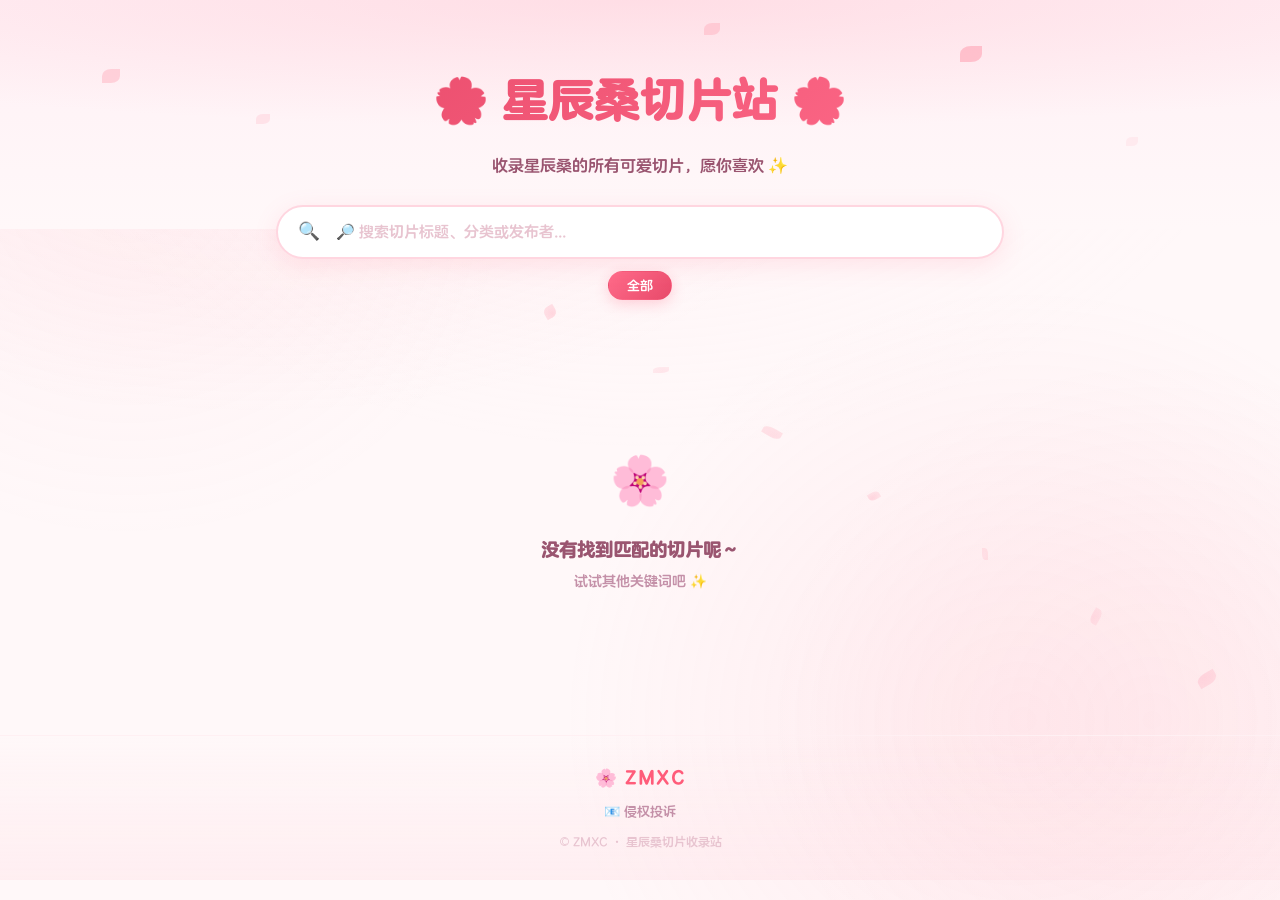
==== index.html @ e87f684b "remove admin entry link" ====
<!DOCTYPE html>
<html lang="zh-CN">
<head>
  <meta charset="UTF-8" />
  <meta name="viewport" content="width=device-width, initial-scale=1.0" />
  <title id="page-title">星辰桑切片站</title>
  <link rel="icon" type="image/svg+xml" id="favicon-link" />
  <link rel="preconnect" href="https://fonts.googleapis.com" />
  <link rel="preconnect" href="https://fonts.gstatic.com" crossorigin />
  <link href="https://fonts.googleapis.com/css2?family=Zen+Maru+Gothic:wght@300;400;500;700&family=Shippori+Mincho:wght@400;600;800&display=swap" rel="stylesheet" />
  <link rel="stylesheet" href="css/style.css" />
</head>
<body>
  <!-- 樱花粒子背景 -->
  <div class="sakura-container" id="sakura-container"></div>

  <!-- 飘落樱花 -->
  <div class="falling-petals" id="falling-petals"></div>

  <!-- 顶部横幅（可编辑） -->
  <div class="hero-banner" id="hero-banner">
    <div class="hero-inner">
      <h1 class="hero-title" id="hero-title">🌸 星辰桑切片站 🌸</h1>
      <p class="hero-desc" id="hero-desc">收录星辰桑的所有可爱切片，愿你喜欢 ✨</p>
    </div>
    <div class="hero-petals">
      <div class="petal p1"></div>
      <div class="petal p2"></div>
      <div class="petal p3"></div>
      <div class="petal p4"></div>
      <div class="petal p5"></div>
    </div>
  </div>

  <!-- 搜索栏 -->
  <div class="search-section">
    <div class="search-wrap">
      <span class="search-icon">🔍</span>
      <input type="text" id="search-input" class="search-input" placeholder="🔎 搜索切片标题、分类或发布者..." autocomplete="off" />
      <button class="search-clear" id="search-clear" style="display:none">✕</button>
    </div>
    <div class="filter-tabs" id="filter-tabs"></div>
    <div class="result-count" id="result-count"></div>
  </div>

  <!-- 问卷区域 -->
  <div id="modal-overlay" class="modal-overlay" style="display:none">
    <div class="modal-card">
      <button class="modal-close" id="modal-close">✕</button>
      <div class="modal-sakura">🌸</div>
      <h2 class="modal-title" id="modal-title">问卷调查</h2>
      <p class="modal-body" id="modal-body">请填写以下问卷</p>
      <a id="modal-link" href="#" target="_blank" class="btn-pink" rel="noopener noreferrer">前往填写 →</a>
    </div>
  </div>

  <!-- 外部链接提示 -->
  <div id="external-modal" class="modal-overlay" style="display:none">
    <div class="modal-card">
      <button class="modal-close" id="external-modal-close">✕</button>
      <div class="modal-sakura">⚠️</div>
      <h2 class="modal-title">即将跳转到站外</h2>
      <p class="modal-body">即将前往第三方视频平台，链接安全性由对方负责。<br>确认继续吗？</p>
      <div style="display:flex;gap:12px;justify-content:center;flex-wrap:wrap">
        <button class="btn-outline" id="external-cancel">取消</button>
        <a id="external-confirm" href="#" target="_blank" class="btn-pink" rel="noopener noreferrer">确认跳转 →</a>
      </div>
    </div>
  </div>

  <!-- 切片详情弹窗 -->
  <div id="detail-modal" class="modal-overlay" style="display:none">
    <div class="modal-card modal-wide">
      <button class="modal-close" id="detail-modal-close">✕</button>
      <div class="detail-cover" id="detail-cover"></div>
      <h2 class="modal-title" id="detail-title"></h2>
      <div class="detail-meta" id="detail-meta"></div>
      <p class="detail-note" id="detail-note"></p>
      <div id="detail-audio"></div>
      <div style="display:flex;gap:12px;justify-content:center;flex-wrap:wrap;margin-top:14px">
        <button class="btn-outline" id="detail-cancel">关闭</button>
        <button class="btn-pink" id="detail-watch">🎬 观看原视频 →</button>
      </div>
    </div>
  </div>

  <!-- 切片列表 -->
  <main class="main-container">
    <div class="slices-grid" id="slices-grid"></div>
    <div class="empty-state" id="empty-state" style="display:none">
      <div class="empty-icon">🌸</div>
      <p class="empty-text">没有找到匹配的切片呢～</p>
      <p class="empty-sub">试试其他关键词吧 ✨</p>
    </div>
    <div class="loading-state" id="loading-state">
      <div class="loading-ring"></div>
      <p>加载中...</p>
    </div>
  </main>

  <!-- 底部 -->
  <footer class="site-footer">
    <div class="footer-inner">
      <div class="footer-brand">🌸 ZMXC</div>
      <div class="footer-links">
        <a href="mailto:1578929129@qq.com" class="footer-link">📧 侵权投诉</a>
      </div>
      <div class="footer-copy">©️ ZMXC · 星辰桑切片收录站</div>
    </div>
  </footer>

  <script src="js/app.js"></script>
  <script>
    // 页面初始化
    document.addEventListener('DOMContentLoaded', () => initSite());
  </script>
</body>
</html>
---- css/style.css ----
/* ===================================================
   星辰桑切片站 · 样式表
   主题：樱花粉 · 日系可爱 · 精致现代
   =================================================== */

/* === 自定义字体 zt.ttf（根目录） === */
/* 将 zt.ttf 放入项目根目录即可全局生效；加载失败自动回退到日系字体 */
@font-face {
  font-family: 'ZTCustom';
  src: url('../zt.ttf') format('truetype');
  font-weight: normal;
  font-style: normal;
  font-display: swap;
}

/* === 变量 === */
:root {
  --pink-50:  #fff0f3;
  --pink-100: #ffe0e6;
  --pink-200: #ffb3c1;
  --pink-300: #ff8fa3;
  --pink-400: #ff6b8a;
  --pink-500: #ff5c7a;
  --pink-600: #e84a6a;
  --pink-700: #c8385a;
  --pink-800: #a82848;
  --pink-900: #8a1a38;
  --pink-glow: rgba(255, 92, 122, 0.25);

  --bg-main:  #fff8f9;
  --bg-card:  #ffffff;
  --bg-glass: rgba(255,255,255,0.72);
  --bg-modal: rgba(255,240,243,0.96);

  --text-main:   #5a2d3e;
  --text-sub:    #9a5570;
  --text-muted:  #c490a8;
  --text-light:  #e8c4d0;

  --border:       #ffd6e0;
  --border-light: #fff0f3;

  --radius-sm: 8px;
  --radius-md: 16px;
  --radius-lg: 24px;
  --radius-xl: 32px;

  --shadow-sm: 0 2px 8px rgba(255,107,138,0.10);
  --shadow-md: 0 6px 24px rgba(255,107,138,0.14);
  --shadow-lg: 0 16px 48px rgba(255,107,138,0.18);
  --shadow-xl: 0 32px 80px rgba(255,107,138,0.22);

  --font-main: 'ZTCustom', 'Zen Maru Gothic', 'Noto Sans SC', system-ui, sans-serif;
  --font-jp:   'ZTCustom', 'Shippori Mincho', 'Noto Serif JP', serif;

  --transition: all 0.3s cubic-bezier(0.34, 1.56, 0.64, 1);
  --transition-fast: all 0.2s ease;
}

/* === 重置 === */
*, *::before, *::after { box-sizing: border-box; margin: 0; padding: 0; }

html {
  scroll-behavior: smooth;
  -webkit-text-size-adjust: 100%;
}

body {
  font-family: var(--font-main);
  background: var(--bg-main);
  color: var(--text-main);
  min-height: 100vh;
  overflow-x: hidden;
  line-height: 1.7;
}

/* 滚动条 */
::-webkit-scrollbar { width: 6px; height: 6px; }
::-webkit-scrollbar-track { background: var(--pink-50); }
::-webkit-scrollbar-thumb { background: var(--pink-300); border-radius: 99px; }
::-webkit-scrollbar-thumb:hover { background: var(--pink-500); }

::selection { background: var(--pink-200); color: var(--pink-900); }

/* 链接 */
a { color: var(--pink-600); text-decoration: none; transition: var(--transition-fast); }
a:hover { color: var(--pink-700); }

/* 按钮 */
.btn-pink {
  display: inline-flex; align-items: center; gap: 6px;
  padding: 10px 24px; border-radius: var(--radius-md);
  background: linear-gradient(135deg, var(--pink-400), var(--pink-600));
  color: #fff; font-weight: 600; font-size: 0.9rem;
  border: none; cursor: pointer;
  box-shadow: 0 4px 16px var(--pink-glow);
  transition: var(--transition); text-decoration: none;
  font-family: var(--font-main);
}
.btn-pink:hover {
  transform: translateY(-2px);
  box-shadow: 0 8px 24px rgba(255,107,138,0.35);
  color: #fff;
}
.btn-pink:active { transform: translateY(0); }

.btn-outline {
  display: inline-flex; align-items: center; gap: 6px;
  padding: 10px 24px; border-radius: var(--radius-md);
  background: transparent;
  color: var(--pink-600); font-weight: 600; font-size: 0.9rem;
  border: 2px solid var(--border); cursor: pointer;
  transition: var(--transition); text-decoration: none;
  font-family: var(--font-main);
}
.btn-outline:hover {
  border-color: var(--pink-400);
  background: var(--pink-50);
  color: var(--pink-700);
}

.btn-sm {
  padding: 6px 14px; font-size: 0.8rem; border-radius: var(--radius-sm);
}

/* === 樱花粒子背景 === */
.sakura-container {
  position: fixed; inset: 0;
  pointer-events: none; z-index: 0;
  background:
    radial-gradient(ellipse 80% 60% at 20% 10%, rgba(255,179,193,0.15) 0%, transparent 60%),
    radial-gradient(ellipse 60% 80% at 80% 80%, rgba(255,143,163,0.12) 0%, transparent 60%),
    radial-gradient(ellipse 100% 100% at 50% 0%,  rgba(255,240,244,0.20) 0%, transparent 50%);
}

.falling-petals {
  position: fixed; inset: 0;
  pointer-events: none; z-index: 1;
  overflow: hidden;
}

@keyframes fall {
  0%   { transform: translateY(-10vh) rotate(0deg) translateX(0px);   opacity: 0; }
  10%  { opacity: 1; }
  90%  { opacity: 1; }
  100% { transform: translateY(110vh) rotate(540deg) translateX(120px); opacity: 0; }
}

@keyframes sway {
  0%, 100% { margin-left: 0; }
  50%       { margin-left: 80px; }
}

@keyframes sway2 {
  0%, 100% { margin-left: 0; }
  50%       { margin-left: -60px; }
}

@keyframes sway3 {
  0%, 100% { transform: translateX(0); }
  33%       { transform: translateX(40px); }
  66%       { transform: translateX(-30px); }
}

.petal {
  position: absolute; top: -30px;
  width: 14px; height: 10px;
  background: radial-gradient(ellipse at 40% 30%, #ffc8d4 0%, #ffb3c1 50%, #ff8fa3 100%);
  border-radius: 50% 0 50% 0;
  animation: fall linear infinite, sway3 ease-in-out infinite;
  opacity: 0.6;
  filter: blur(0.3px);
}

/* === 顶部横幅 === */
.hero-banner {
  position: relative;
  padding: 64px 24px 48px;
  text-align: center;
  overflow: hidden;
  background:
    radial-gradient(ellipse 120% 80% at 50% 0%, rgba(255,179,193,0.30) 0%, transparent 70%),
    linear-gradient(180deg, #fff0f5 0%, var(--bg-main) 100%);
}

.hero-inner {
  position: relative; z-index: 2;
  max-width: 720px; margin: 0 auto;
}

.hero-title {
  font-family: var(--font-jp);
  font-size: clamp(1.8rem, 5vw, 2.8rem);
  font-weight: 800;
  background: linear-gradient(135deg, var(--pink-600), var(--pink-400), #ff8fa3, var(--pink-600));
  background-size: 300% 300%;
  -webkit-background-clip: text;
  -webkit-text-fill-color: transparent;
  background-clip: text;
  animation: shimmer 4s ease-in-out infinite;
  margin-bottom: 12px;
  letter-spacing: 0.02em;
}

@keyframes shimmer {
  0%, 100% { background-position: 0% 50%; }
  50%       { background-position: 100% 50%; }
}

.hero-desc {
  font-size: 1rem;
  color: var(--text-sub);
  line-height: 1.8;
  max-width: 480px; margin: 0 auto;
}

.hero-petals { position: absolute; inset: 0; pointer-events: none; }
.petal { position: absolute; border-radius: 50% 0 50% 0; }
.p1 { width: 18px; height: 14px; background: #ffb3c1; left: 8%;  top: 30%; animation: fall 12s linear infinite 0s,  sway  3s ease-in-out infinite 0.5s; opacity: 0.5; }
.p2 { width: 14px; height: 10px; background: #ffc8d4; left: 20%; top: 50%; animation: fall 14s linear infinite 2s, sway2 4s ease-in-out infinite 1s; opacity: 0.4; }
.p3 { width: 22px; height: 16px; background: #ff8fa3; left: 75%; top: 20%; animation: fall 10s linear infinite 4s,  sway  3.5s ease-in-out infinite 0.2s; opacity: 0.45; }
.p4 { width: 12px; height: 9px;  background: #ffd6e0; left: 88%; top: 60%; animation: fall 16s linear infinite 1s, sway2 5s ease-in-out infinite 0.8s; opacity: 0.35; }
.p5 { width: 16px; height: 12px; background: #ffb3c1; left: 55%; top: 10%; animation: fall 11s linear infinite 3s,  sway  4s ease-in-out infinite 1.5s; opacity: 0.5; }

/* === 搜索区 === */
.search-section {
  position: relative; z-index: 2;
  max-width: 760px; margin: -24px auto 0;
  padding: 0 16px;
}

.search-wrap {
  position: relative;
  background: var(--bg-card);
  border-radius: var(--radius-xl);
  border: 2px solid var(--border);
  box-shadow: var(--shadow-md);
  display: flex; align-items: center;
  transition: var(--transition);
  overflow: hidden;
}
.search-wrap:focus-within {
  border-color: var(--pink-300);
  box-shadow: var(--shadow-lg), 0 0 0 4px var(--pink-glow);
  transform: translateY(-1px);
}

.search-icon {
  padding: 0 16px 0 20px;
  font-size: 1.1rem; flex-shrink: 0;
  color: var(--text-muted);
}

.search-input {
  flex: 1;
  padding: 16px 0;
  border: none; outline: none;
  background: transparent;
  font-family: var(--font-main);
  font-size: 0.95rem;
  color: var(--text-main);
}
.search-input::placeholder { color: var(--text-light); }

.search-clear {
  padding: 0 16px;
  background: none; border: none;
  cursor: pointer; font-size: 0.85rem;
  color: var(--text-muted);
  transition: var(--transition-fast);
  flex-shrink: 0;
}
.search-clear:hover { color: var(--pink-500); transform: scale(1.1); }

.filter-tabs {
  display: flex; gap: 8px; flex-wrap: wrap;
  margin-top: 12px;
  justify-content: center;
}

.filter-tab {
  padding: 6px 18px;
  border-radius: 99px;
  background: var(--bg-card);
  border: 1.5px solid var(--border);
  color: var(--text-sub);
  font-size: 0.82rem; font-weight: 500;
  cursor: pointer; transition: var(--transition);
  font-family: var(--font-main);
}
.filter-tab:hover {
  border-color: var(--pink-300);
  color: var(--pink-600);
  background: var(--pink-50);
  transform: translateY(-1px);
}
.filter-tab.active {
  background: linear-gradient(135deg, var(--pink-400), var(--pink-600));
  color: #fff; border-color: transparent;
  box-shadow: 0 4px 14px var(--pink-glow);
}

.result-count {
  text-align: center;
  margin-top: 10px;
  font-size: 0.8rem;
  color: var(--text-muted);
  min-height: 20px;
}

/* === 切片网格 === */
.main-container {
  position: relative; z-index: 2;
  max-width: 1120px; margin: 0 auto;
  padding: 32px 20px 60px;
}

.slices-grid {
  display: grid;
  grid-template-columns: repeat(auto-fill, minmax(300px, 1fr));
  gap: 20px;
}

/* === 切片卡片 === */
.slice-card {
  background: var(--bg-card);
  border-radius: var(--radius-lg);
  border: 1.5px solid var(--border-light);
  box-shadow: var(--shadow-sm);
  overflow: hidden;
  transition: var(--transition);
  animation: cardIn 0.4s ease-out both;
  cursor: default;
}
.slice-card:hover {
  transform: translateY(-6px);
  box-shadow: var(--shadow-lg);
  border-color: var(--pink-200);
}

@keyframes cardIn {
  from { opacity: 0; transform: translateY(20px) scale(0.97); }
  to   { opacity: 1; transform: translateY(0) scale(1); }
}

.slice-card-header {
  padding: 14px 18px 0;
  display: flex; align-items: center; justify-content: space-between;
  gap: 8px;
}

.slice-category {
  display: inline-flex; align-items: center; gap: 4px;
  padding: 3px 10px;
  border-radius: 99px;
  background: var(--pink-50);
  border: 1px solid var(--border);
  color: var(--pink-600);
  font-size: 0.72rem; font-weight: 600;
  letter-spacing: 0.04em;
}

.slice-date {
  font-size: 0.72rem;
  color: var(--text-muted);
}

.slice-card-body { padding: 10px 18px; }

.slice-title {
  font-family: var(--font-jp);
  font-size: 1rem; font-weight: 600;
  color: var(--text-main);
  line-height: 1.5;
  margin-bottom: 4px;
  cursor: pointer;
  transition: var(--transition-fast);
}
.slice-title:hover { color: var(--pink-600); }

.slice-author {
  font-size: 0.75rem;
  color: var(--text-muted);
  display: flex; align-items: center; gap: 4px;
}

/* 音频播放器 */
.slice-audio {
  margin-top: 10px;
  width: 100%;
  height: 40px;
  border-radius: 99px;
  border: none;
  outline: none;
  cursor: pointer;
  background: linear-gradient(135deg, var(--pink-50), #fff);
  border: 1.5px solid var(--border);
  transition: var(--transition);
}
.slice-audio::-webkit-media-controls-panel { background: transparent; }
.slice-audio:hover { border-color: var(--pink-300); box-shadow: var(--shadow-sm); }

.slice-no-audio {
  margin-top: 10px;
  font-size: 0.75rem;
  color: var(--text-light);
  font-style: italic;
  padding: 6px 0;
  border-top: 1px dashed var(--border-light);
  display: flex; align-items: center; gap: 4px;
}

.slice-card-footer {
  padding: 8px 18px 14px;
  display: flex; align-items: center; justify-content: flex-end;
}

.slice-watch-btn {
  display: inline-flex; align-items: center; gap: 5px;
  padding: 7px 16px;
  border-radius: var(--radius-md);
  background: linear-gradient(135deg, var(--pink-100), var(--pink-200));
  border: none; color: var(--pink-700);
  font-size: 0.78rem; font-weight: 600;
  cursor: pointer;
  transition: var(--transition);
  font-family: var(--font-main);
}
.slice-watch-btn:hover {
  background: linear-gradient(135deg, var(--pink-200), var(--pink-300));
  color: var(--pink-900);
  transform: translateY(-1px);
  box-shadow: 0 4px 12px var(--pink-glow);
}

/* === 空状态 === */
.empty-state {
  text-align: center; padding: 80px 20px;
  animation: fadeIn 0.4s ease;
}
@keyframes fadeIn { from { opacity: 0; } to { opacity: 1; } }
.empty-icon { font-size: 3rem; margin-bottom: 12px; animation: bounce 2s ease-in-out infinite; }
@keyframes bounce {
  0%, 100% { transform: translateY(0); }
  50%       { transform: translateY(-10px); }
}
.empty-text { font-size: 1.1rem; color: var(--text-sub); font-weight: 600; margin-bottom: 6px; }
.empty-sub { font-size: 0.85rem; color: var(--text-muted); }

/* === 加载 === */
.loading-state {
  text-align: center; padding: 60px 20px;
  display: flex; flex-direction: column; align-items: center; gap: 14px;
  color: var(--text-muted); font-size: 0.9rem;
}
.loading-ring {
  width: 36px; height: 36px;
  border: 3px solid var(--pink-100);
  border-top-color: var(--pink-400);
  border-radius: 50%;
  animation: spin 0.8s linear infinite;
}
@keyframes spin { to { transform: rotate(360deg); } }

/* === 弹窗 === */
.modal-overlay {
  position: fixed; inset: 0; z-index: 1000;
  background: rgba(90,45,62,0.45);
  backdrop-filter: blur(4px);
  display: flex; align-items: center; justify-content: center;
  padding: 20px;
  animation: fadeIn 0.25s ease;
}

.modal-card {
  background: var(--bg-modal);
  border-radius: var(--radius-xl);
  border: 2px solid var(--border);
  box-shadow: var(--shadow-xl);
  padding: 40px 36px 32px;
  max-width: 440px; width: 100%;
  text-align: center;
  position: relative;
  animation: modalIn 0.35s cubic-bezier(0.34, 1.56, 0.64, 1);
}
@keyframes modalIn {
  from { opacity: 0; transform: scale(0.85) translateY(20px); }
  to   { opacity: 1; transform: scale(1) translateY(0); }
}

.modal-close {
  position: absolute; top: 14px; right: 16px;
  background: none; border: none; cursor: pointer;
  font-size: 1rem; color: var(--text-muted);
  width: 30px; height: 30px;
  border-radius: 50%;
  display: flex; align-items: center; justify-content: center;
  transition: var(--transition-fast);
}
.modal-close:hover { background: var(--pink-100); color: var(--pink-600); }

.modal-sakura { font-size: 2.5rem; margin-bottom: 12px; }
.modal-title {
  font-family: var(--font-jp);
  font-size: 1.3rem; font-weight: 700;
  color: var(--text-main); margin-bottom: 12px;
}
.modal-body {
  font-size: 0.9rem; color: var(--text-sub);
  line-height: 1.8; margin-bottom: 20px;
}

/* 问卷浮动按钮 */
.questionnaire-fab {
  position: fixed; bottom: 24px; right: 24px; z-index: 900;
  width: 54px; height: 54px;
  border-radius: 50%;
  background: linear-gradient(135deg, var(--pink-400), var(--pink-600));
  color: #fff; border: none; cursor: pointer;
  font-size: 1.3rem;
  box-shadow: 0 4px 20px var(--pink-glow);
  transition: var(--transition);
  display: none;
  animation: pulse-glow 2.5s ease-in-out infinite;
}
.questionnaire-fab:hover { transform: scale(1.1); }
@keyframes pulse-glow {
  0%, 100% { box-shadow: 0 4px 20px var(--pink-glow); }
  50%       { box-shadow: 0 4px 32px rgba(255,107,138,0.5); }
}

/* === 底部 === */
.site-footer {
  position: relative; z-index: 2;
  background: linear-gradient(180deg, transparent, rgba(255,224,230,0.4));
  border-top: 1px solid var(--border-light);
  padding: 28px 20px;
}
.footer-inner {
  max-width: 1120px; margin: 0 auto;
  text-align: center;
  display: flex; flex-direction: column; align-items: center; gap: 8px;
}
.footer-brand {
  font-family: var(--font-jp);
  font-size: 1.1rem; font-weight: 700;
  color: var(--pink-500);
  letter-spacing: 0.1em;
}
.footer-links { display: flex; gap: 20px; }
.footer-link {
  font-size: 0.82rem; color: var(--text-muted);
  transition: var(--transition-fast);
}
.footer-link:hover { color: var(--pink-500); }
.footer-copy { font-size: 0.75rem; color: var(--text-light); }

/* === 响应式 === */
@media (max-width: 640px) {
  .hero-banner { padding: 48px 16px 36px; }
  .slices-grid { grid-template-columns: 1fr; gap: 14px; }
  .modal-card { padding: 28px 20px 24px; }
  .search-section { margin-top: -16px; }
}

/* === 淡入动画 === */
.fade-in { animation: fadeIn 0.3s ease; }

/* === 背景渐变效果 === */
body::before {
  content: '';
  position: fixed; inset: 0; z-index: 0;
  background:
    radial-gradient(ellipse 30% 40% at 10% 20%, rgba(255,179,193,0.08) 0%, transparent 100%),
    radial-gradient(ellipse 30% 40% at 90% 80%, rgba(255,143,163,0.08) 0%, transparent 100%);
  pointer-events: none;
}

/* === 切片封面 === */
.slice-cover {
  width: 100%;
  height: 150px;
  background: linear-gradient(135deg, #ffd9e3, #ffe9ef);
  background-size: cover;
  background-position: center;
  background-repeat: no-repeat;
}
.slice-card .slice-cover { border-radius: var(--radius-lg) var(--radius-lg) 0 0; }

/* === 切片详情弹窗 === */
.modal-wide { max-width: 560px; }
.detail-cover {
  width: 100%;
  height: 190px;
  border-radius: var(--radius-md);
  background: linear-gradient(135deg, #ffd9e3, #ffe9ef);
  background-size: cover;
  background-position: center;
  background-repeat: no-repeat;
  margin-bottom: 14px;
}
.detail-meta {
  display: flex; gap: 8px; flex-wrap: wrap; justify-content: center;
  margin: 8px 0;
}
.detail-tag {
  background: var(--pink-50);
  border: 1px solid var(--border);
  color: var(--text-sub);
  padding: 3px 12px;
  border-radius: 999px;
  font-size: 0.76rem;
}
.detail-note {
  color: var(--text-sub);
  font-size: 0.9rem;
  line-height: 1.8;
  margin: 10px 0;
  white-space: pre-wrap;
  text-align: left;
  background: var(--pink-50);
  border: 1px dashed var(--border);
  border-radius: var(--radius-sm);
  padding: 10px 14px;
}
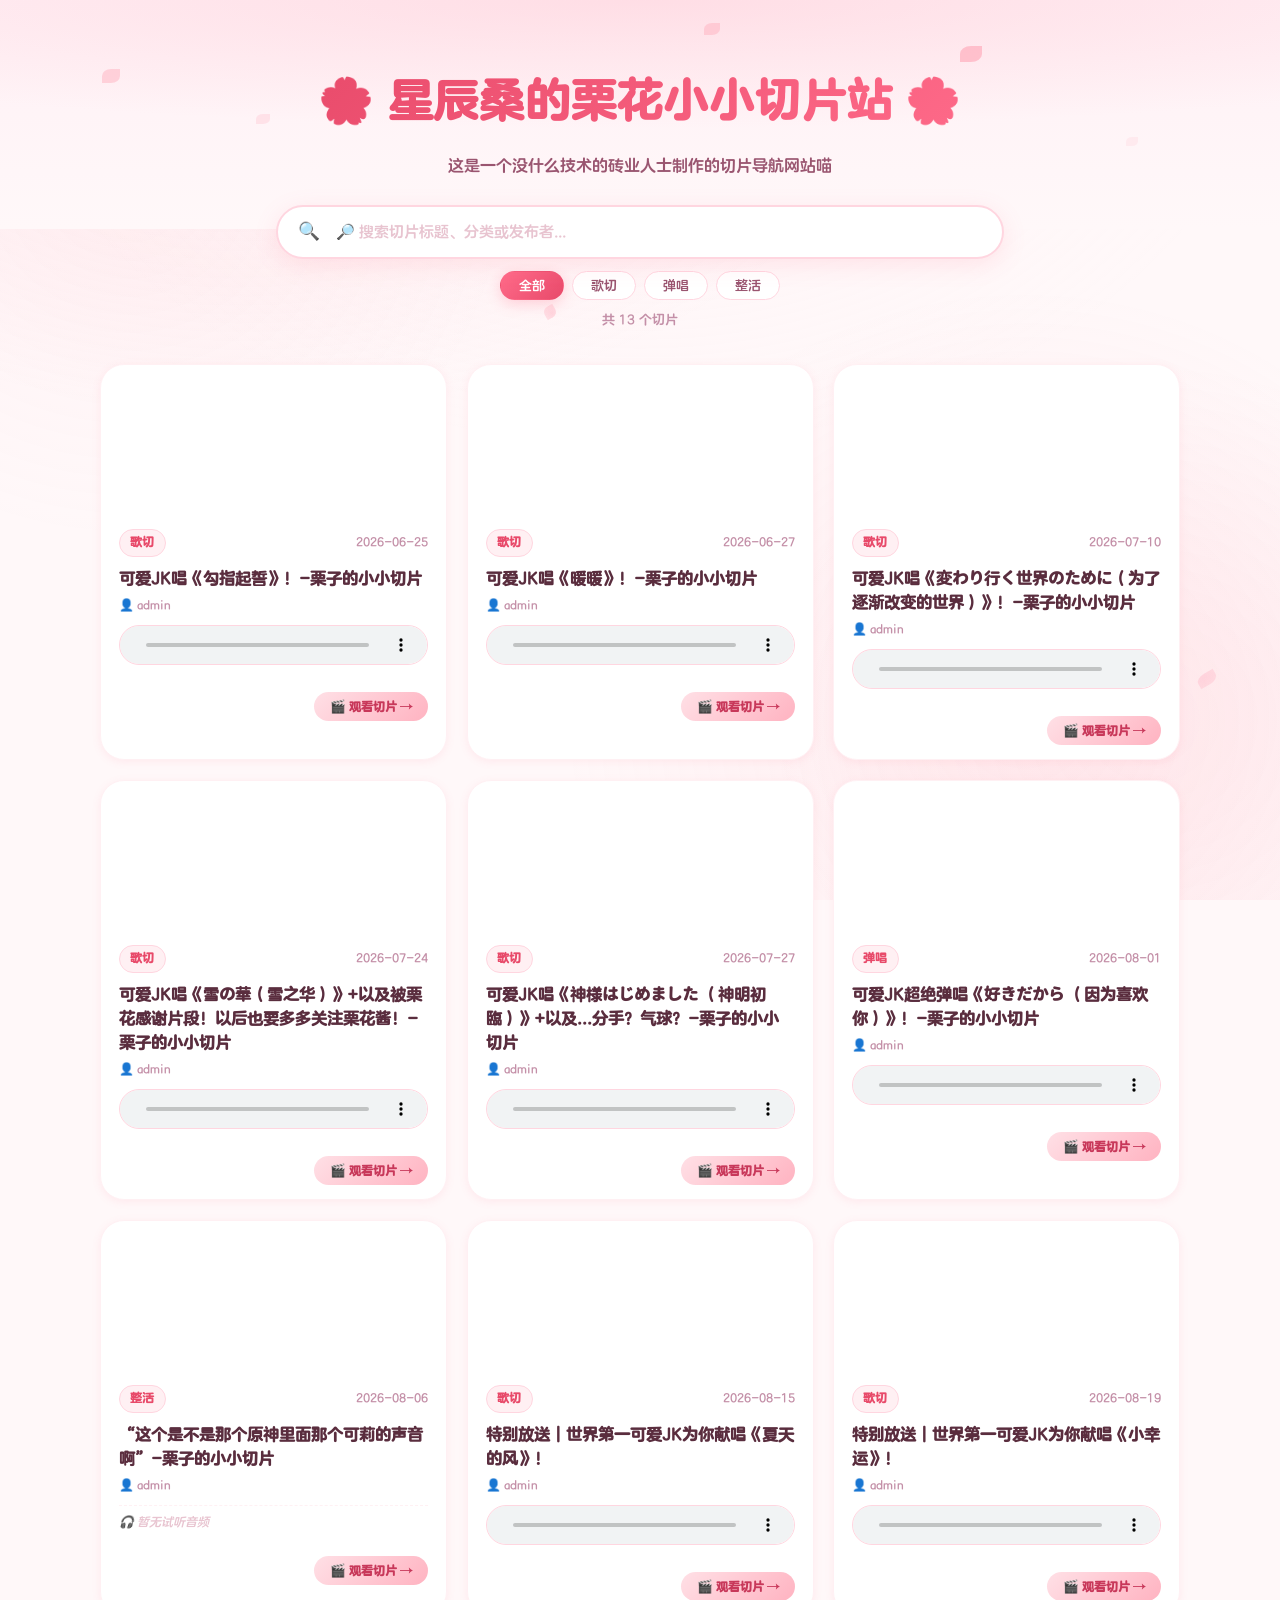
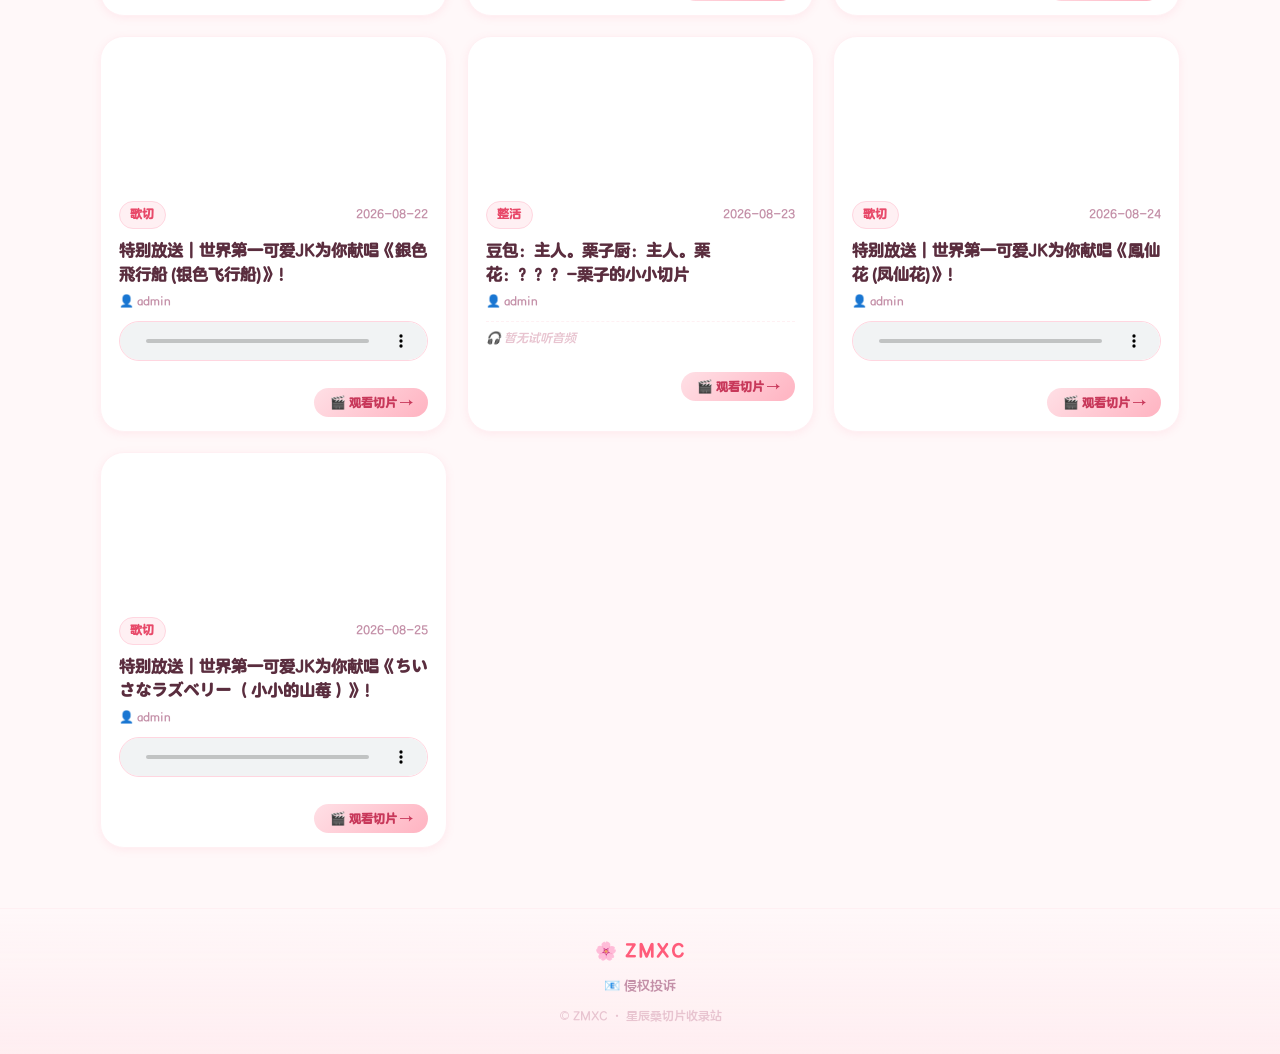
==== commit 7595afce: "chore: 用户端翻页+检索 / 后台表格翻页+全局检索+文件管理 / zt.ttf 运行时加载修复" ====
--- a/index.html
+++ b/index.html
@@ -96,6 +96,7 @@
       <div class="loading-ring"></div>
       <p>加载中...</p>
     </div>
+    <div class="pagination" id="pagination"></div>
   </main>
 
   <!-- 底部 -->
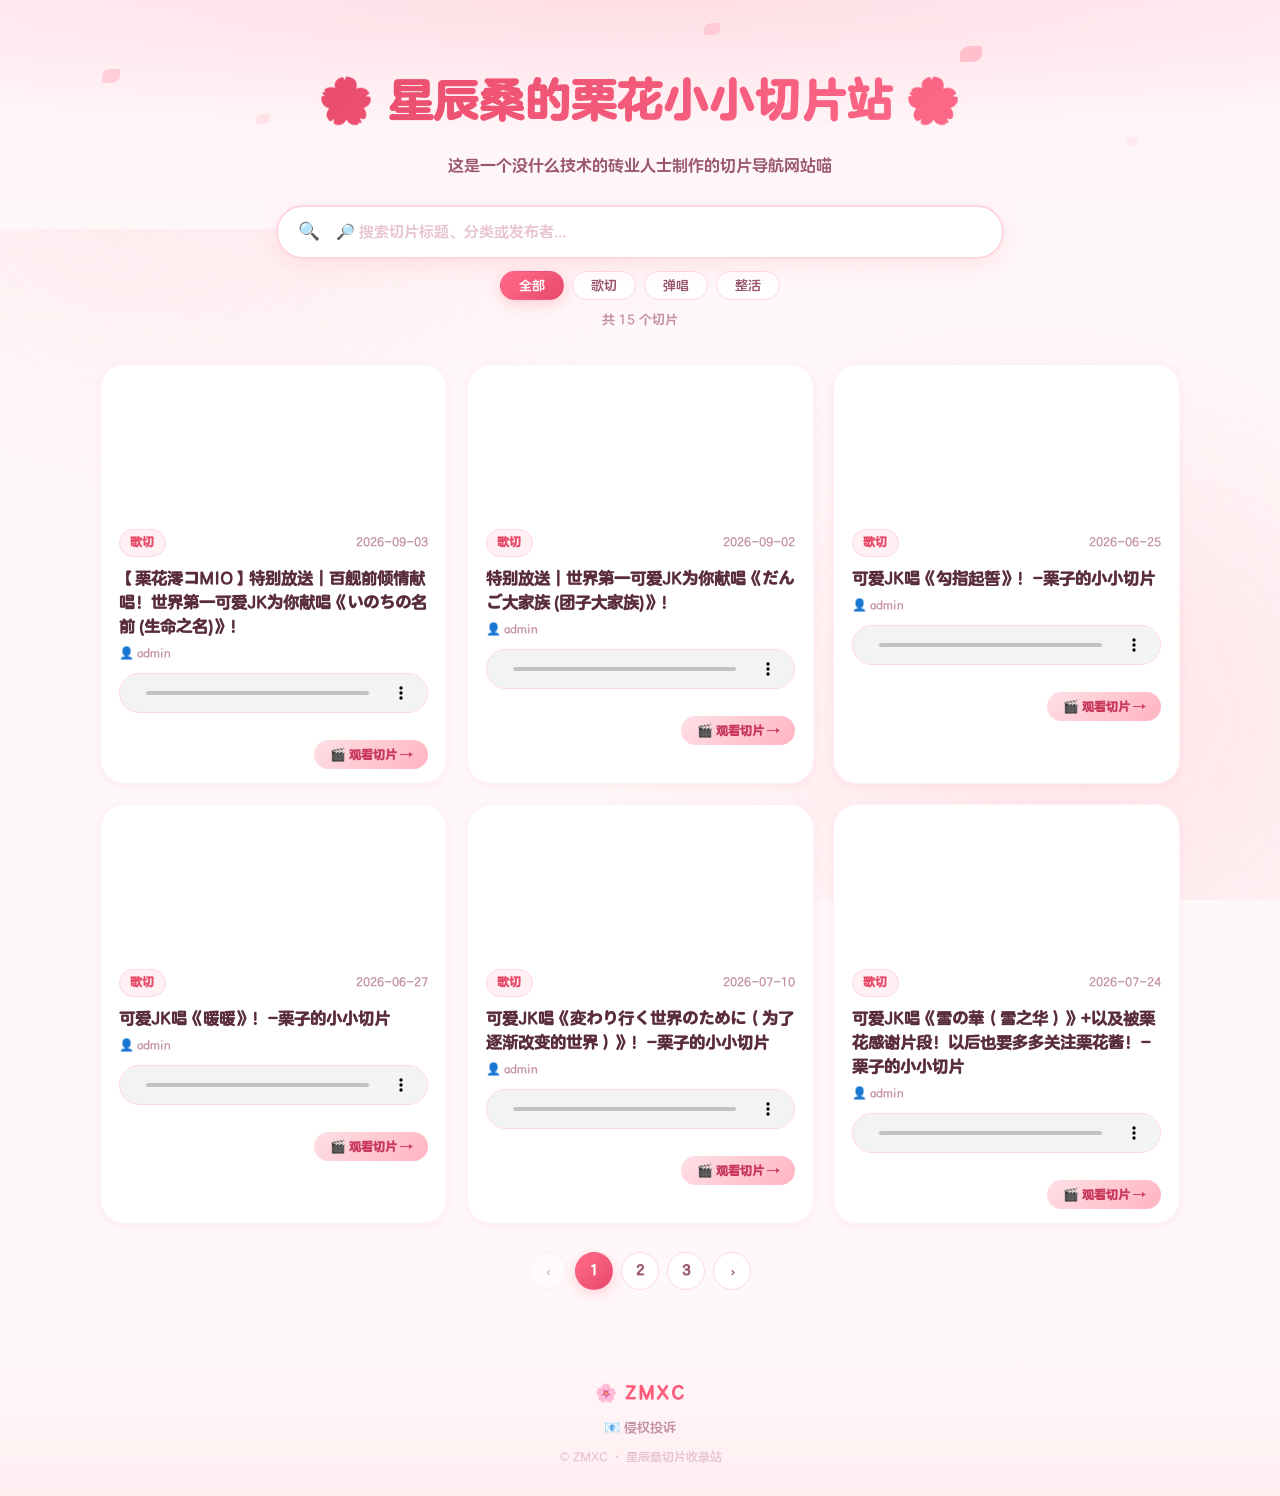
==== commit 78d690fd: "feat: 樱花盛开密度 + 详情弹窗自适应滚动进度条 + NowLoading 加载提示(PC PNG/文本, 手机Win11旋转)" ====
--- a/index.html
+++ b/index.html
@@ -68,21 +68,34 @@
     </div>
   </div>
 
-  <!-- 切片详情弹窗 -->
+  <!-- 切片详情弹窗（自适应大小，超高时内部滚动 + 顶部进度条） -->
   <div id="detail-modal" class="modal-overlay" style="display:none">
-    <div class="modal-card modal-wide">
+    <div class="modal-card modal-wide detail-card">
+      <div class="modal-progress" id="detail-progress"><i id="detail-progress-bar"></i></div>
       <button class="modal-close" id="detail-modal-close">✕</button>
-      <div class="detail-cover" id="detail-cover"></div>
-      <h2 class="modal-title" id="detail-title"></h2>
-      <div class="detail-meta" id="detail-meta"></div>
-      <p class="detail-note" id="detail-note"></p>
-      <div id="detail-audio"></div>
-      <div style="display:flex;gap:12px;justify-content:center;flex-wrap:wrap;margin-top:14px">
-        <button class="btn-outline" id="detail-cancel">关闭</button>
-        <button class="btn-pink" id="detail-watch">🎬 观看原视频 →</button>
+      <div class="modal-scroll" id="detail-scroll">
+        <!-- 加载提示（手机版：弹窗中央 Windows 11 风格旋转动画 + 正在加载文本，1-3s 后显示内容） -->
+        <div class="detail-loading" id="detail-loading">
+          <div class="win-spinner" aria-hidden="true"></div>
+          <p class="detail-loading-text">正在加载…</p>
+        </div>
+        <div id="detail-content">
+          <div class="detail-cover" id="detail-cover"></div>
+          <h2 class="modal-title" id="detail-title"></h2>
+          <div class="detail-meta" id="detail-meta"></div>
+          <p class="detail-note" id="detail-note"></p>
+          <div id="detail-audio"></div>
+          <div style="display:flex;gap:12px;justify-content:center;flex-wrap:wrap;margin-top:14px">
+            <button class="btn-outline" id="detail-cancel">关闭</button>
+            <button class="btn-pink" id="detail-watch">🎬 观看原视频 →</button>
+          </div>
+        </div>
       </div>
     </div>
   </div>
+
+  <!-- NowLoading：PC 右下角详情加载提示（默认同网页字体文本，或服务端指定 PNG，闪动效果写死；手机版固定中央旋转动画，不用此元素） -->
+  <div id="now-loading" class="now-loading" role="status" aria-live="polite"></div>
 
   <!-- 切片列表 -->
   <main class="main-container">
--- a/css/style.css
+++ b/css/style.css
@@ -472,6 +472,9 @@
   animation: fadeIn 0.25s ease;
 }
 
+/* 站外跳转确认弹窗需置顶（从详情弹窗内触发时不被详情弹窗遮盖） */
+#external-modal { z-index: 1100; }
+
 .modal-card {
   background: var(--bg-modal);
   border-radius: var(--radius-xl);
@@ -623,3 +626,23 @@
   border-radius: var(--radius-sm);
   padding: 10px 14px;
 }
+
+/* === 翻页 === */
+.pagination {
+  display: flex; align-items: center; justify-content: center; gap: 8px;
+  margin-top: 28px; flex-wrap: wrap;
+}
+.page-btn {
+  min-width: 38px; height: 38px; padding: 0 12px;
+  border-radius: 99px; border: 1.5px solid var(--border);
+  background: var(--bg-card); color: var(--text-sub);
+  font-size: 0.85rem; font-weight: 600; cursor: pointer;
+  font-family: var(--font-main); transition: var(--transition);
+}
+.page-btn:hover:not(:disabled) { border-color: var(--pink-300); color: var(--pink-600); background: var(--pink-50); }
+.page-btn.active {
+  background: linear-gradient(135deg, var(--pink-400), var(--pink-600));
+  color: #fff; border-color: transparent; box-shadow: 0 4px 14px var(--pink-glow);
+}
+.page-btn:disabled { opacity: 0.4; cursor: not-allowed; }
+.page-ellipsis { color: var(--text-muted); padding: 0 2px; }
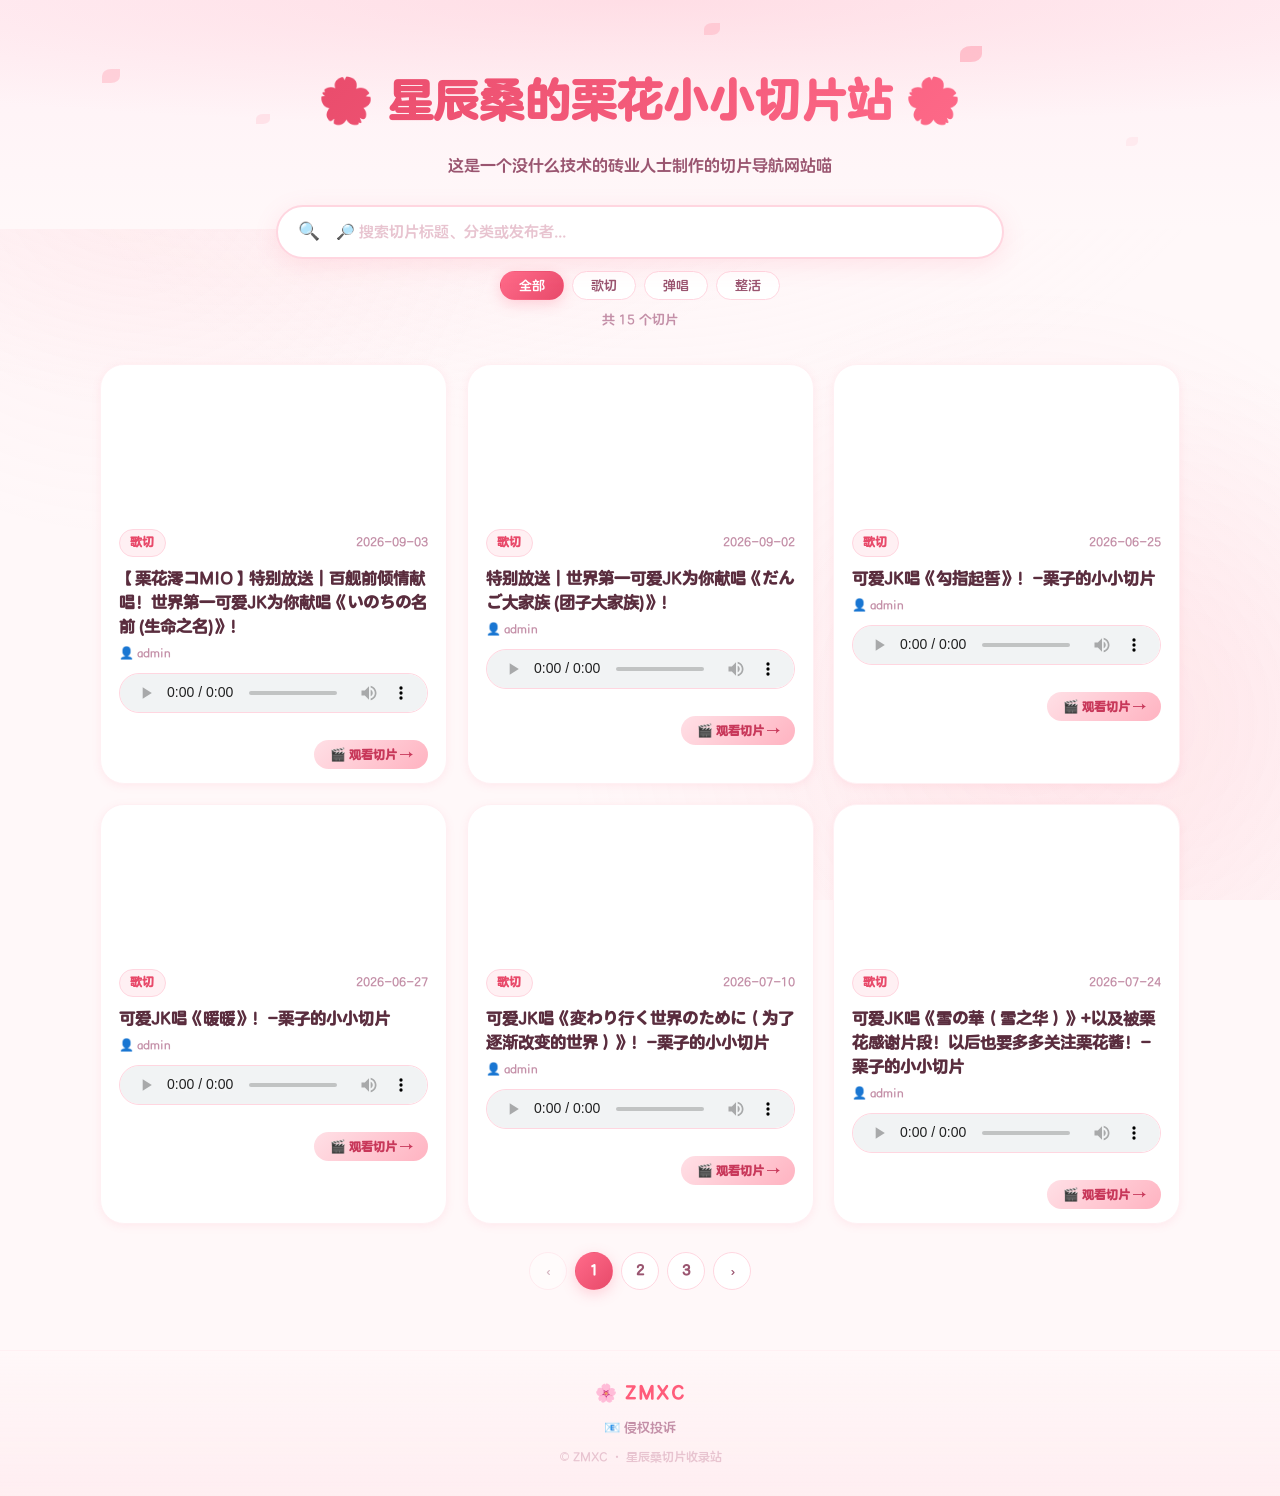
==== commit 4b6c453a: "mobile news two-level menu + scroll fix" ====
--- a/index.html
+++ b/index.html
@@ -54,6 +54,51 @@
     </div>
   </div>
 
+  <!-- 问卷浮动按钮（fab 位置，右下角常驻） -->
+  <div id="questionnaire-fab" class="q-fab" style="display:none" title="问卷调查" role="button" aria-label="问卷调查">
+    <span class="q-fab-icon">🌸</span>
+    <span class="q-fab-text">问卷</span>
+  </div>
+
+  <!-- 星辰NEWS 弹窗（公告/活动/异常，每次访问弹出） -->
+  <div id="news-modal" class="modal-overlay news-modal-overlay" style="display:none" role="dialog" aria-modal="true" aria-label="星辰NEWS">
+    <div class="news-card">
+      <div class="news-head">
+        <div class="news-title-wrap">
+          <div class="news-logo">🌸</div>
+          <div>
+            <div class="news-name">星辰NEWS</div>
+            <div class="news-sub">STAR NEWS · 来自星辰桑的最新消息</div>
+          </div>
+        </div>
+        <button class="modal-close news-close" id="news-modal-close">✕</button>
+      </div>
+      <div class="news-body-area">
+        <!-- 加载中（1-3s 后才显示内容） -->
+        <div class="news-loading" id="news-loading">
+          <div class="win-spinner" aria-hidden="true"></div>
+          <p class="news-loading-text">NowLoading…</p>
+        </div>
+        <div class="news-main" id="news-main" style="display:none">
+          <div class="news-tabs" id="news-tabs"></div>
+          <div class="news-layout">
+            <div class="news-list" id="news-list"></div>
+            <div class="news-detail" id="news-detail">
+              <!-- 手机二级页顶栏：返回公告列表（桌面双栏模式自动隐藏） -->
+              <div class="news-back-bar" id="news-back-bar">
+                <button type="button" class="news-back-btn" id="news-back-btn" aria-label="返回公告列表">‹ 返回列表</button>
+                <span class="news-back-title" id="news-back-title"></span>
+              </div>
+              <div class="news-detail-scroll" id="news-detail-scroll">
+                <div class="news-detail-empty">👈 选择左侧一条消息查看详情</div>
+              </div>
+            </div>
+          </div>
+        </div>
+      </div>
+    </div>
+  </div>
+
   <!-- 外部链接提示 -->
   <div id="external-modal" class="modal-overlay" style="display:none">
     <div class="modal-card">
@@ -97,6 +142,9 @@
   <!-- NowLoading：PC 右下角详情加载提示（默认同网页字体文本，或服务端指定 PNG，闪动效果写死；手机版固定中央旋转动画，不用此元素） -->
   <div id="now-loading" class="now-loading" role="status" aria-live="polite"></div>
 
+  <!-- 内嵌问卷：列表顶部（list-top 位置） -->
+  <div id="inline-q-top"></div>
+
   <!-- 切片列表 -->
   <main class="main-container">
     <div class="slices-grid" id="slices-grid"></div>
@@ -110,6 +158,8 @@
       <p>加载中...</p>
     </div>
     <div class="pagination" id="pagination"></div>
+    <!-- 内嵌问卷：列表底部（list-bottom 位置） -->
+    <div id="inline-q-bottom"></div>
   </main>
 
   <!-- 底部 -->
--- a/css/style.css
+++ b/css/style.css
@@ -646,3 +646,210 @@
 }
 .page-btn:disabled { opacity: 0.4; cursor: not-allowed; }
 .page-ellipsis { color: var(--text-muted); padding: 0 2px; }
+
+/* === NowLoading（PC 右下角，详情加载提示） === */
+.now-loading {
+  position: fixed;
+  right: 18px;
+  bottom: 18px;
+  z-index: 950; /* 低于弹窗遮罩(1000) */
+  display: none;
+  max-width: min(46vw, 280px);
+  font-family: var(--font-main); /* 与网页同字体 */
+  font-size: clamp(15px, 2.4vw, 24px);
+  font-weight: 700;
+  letter-spacing: 0.1em;
+  color: #d95b7e;
+  text-shadow: 0 0 14px rgba(255, 143, 163, 0.65);
+  background: rgba(255, 255, 255, 0.6);
+  border: 1.5px solid rgba(255, 179, 193, 0.8);
+  border-radius: 999px;
+  padding: 10px 24px 12px;
+  box-shadow: 0 6px 24px rgba(255, 143, 163, 0.35);
+  backdrop-filter: blur(6px);
+  -webkit-backdrop-filter: blur(6px);
+  pointer-events: none;
+  user-select: none;
+}
+.now-loading.show {
+  display: block;
+  animation: nowLoadingBlink 1.1s ease-in-out infinite; /* 闪动效果（写死） */
+}
+.now-loading .now-loading-img {
+  display: block;
+  margin: 0 auto;
+  max-height: clamp(30px, 9vh, 96px);
+  max-width: min(40vw, 240px);
+  width: auto;
+  height: auto;
+  object-fit: contain;
+}
+@keyframes nowLoadingBlink {
+  0%, 100% { opacity: 1; }
+  50% { opacity: 0.15; }
+}
+
+/* === 详情弹窗：自适应大小 + 超高内部滚动 + 顶部进度条 === */
+.modal-card.detail-card {
+  max-height: calc(100vh - 56px);
+  max-height: calc(100dvh - 56px);
+  padding: 0;
+  overflow: hidden;
+  display: flex;
+  flex-direction: column;
+}
+.modal-scroll {
+  overflow-y: auto;
+  overscroll-behavior: contain;
+  padding: 34px 26px 26px;
+  scrollbar-width: thin;
+  scrollbar-color: #f3c6d2 transparent;
+  -webkit-overflow-scrolling: touch;
+}
+.modal-scroll::-webkit-scrollbar { width: 5px; }
+.modal-scroll::-webkit-scrollbar-thumb { background: #f3c6d2; border-radius: 99px; }
+.modal-progress {
+  position: absolute;
+  top: 0; left: 0; right: 0;
+  height: 3px;
+  z-index: 6;
+  opacity: 0;
+  pointer-events: none;
+  transition: opacity 0.25s ease;
+}
+.detail-card.has-scroll .modal-progress { opacity: 1; } /* 内容超高出现滚动时才显示进度条 */
+.modal-progress i {
+  display: block;
+  height: 100%;
+  width: 0%;
+  background: linear-gradient(90deg, #ffb3c1, #ff6f97);
+  border-radius: 0 99px 99px 0;
+  box-shadow: 0 0 10px rgba(255, 111, 151, 0.55);
+}
+.detail-card .modal-close {
+  top: 10px;
+  right: 10px;
+  z-index: 7;
+  background: rgba(255, 240, 243, 0.92);
+  border-radius: 50%;
+  box-shadow: 0 2px 8px rgba(200, 120, 140, 0.25);
+}
+
+/* === 手机版加载态：Windows 11 风格旋转动画 + 正在加载 === */
+.detail-loading {
+  display: none;
+  flex-direction: column;
+  align-items: center;
+  justify-content: center;
+  gap: 16px;
+  min-height: 260px;
+}
+.win-spinner {
+  width: 40px;
+  height: 40px;
+  border-radius: 50%;
+  background: conic-gradient(from 0deg,
+    rgba(232, 106, 138, 0) 0deg 190deg,
+    rgba(255, 170, 190, 0.55) 250deg,
+    #e86a8a 360deg);
+  -webkit-mask: radial-gradient(farthest-side, transparent calc(100% - 5px), #000 calc(100% - 3px));
+  mask: radial-gradient(farthest-side, transparent calc(100% - 5px), #000 calc(100% - 3px));
+  animation: winSpin 1.05s linear infinite;
+}
+@keyframes winSpin { to { transform: rotate(360deg); } }
+.detail-loading-text {
+  font-family: var(--font-main);
+  color: var(--text-sub);
+  font-size: 0.92rem;
+  letter-spacing: 0.14em;
+}
+
+/* === 樱花密度性能优化 === */
+@media (min-width: 769px) {
+  .falling-petals .petal { will-change: transform; }
+}
+
+/* === 移动端适配 === */
+@media (max-width: 768px) {
+  /* 手机版：不使用右下角 NowLoading（固定弹窗中央旋转动画） */
+  .now-loading { display: none !important; }
+  /* 花瓣多，去掉模糊保流畅 */
+  .falling-petals .petal { filter: none !important; }
+}
+@media (max-width: 640px) {
+  .modal-scroll { padding: 30px 16px 18px; }
+  .now-loading { right: 12px; bottom: 12px; }
+}
+
+/* ========== 问卷：fab 浮动按钮 + 内嵌卡片 ========== */
+.q-fab { position: fixed; right: 22px; bottom: 26px; z-index: 900; display: inline-flex; align-items: center; gap: 6px; background: linear-gradient(135deg, var(--pink-400), var(--pink-600)); color: #fff; padding: 10px 16px; border-radius: 999px; box-shadow: 0 6px 18px rgba(232,74,106,0.35); cursor: pointer; font-family: var(--font-main); font-size: 0.85rem; transition: transform .2s, box-shadow .2s; user-select: none; }
+.q-fab:hover { transform: translateY(-2px); box-shadow: 0 10px 22px rgba(232,74,106,0.45); }
+.q-fab-icon { font-size: 1.1rem; }
+.q-fab-text { font-weight: 700; }
+.inline-q-card { display: flex; align-items: center; gap: 12px; max-width: 960px; margin: 14px auto; padding: 12px 18px; background: linear-gradient(135deg, rgba(255,241,244,0.9), rgba(255,214,224,0.55)); border: 1px solid var(--pink-200); border-radius: 14px; box-shadow: 0 3px 10px rgba(232,74,106,0.08); font-family: var(--font-main); cursor: pointer; transition: box-shadow .2s, transform .2s; }
+.inline-q-card:hover { box-shadow: 0 6px 16px rgba(232,74,106,0.16); transform: translateY(-1px); }
+.inline-q-ico { font-size: 1.5rem; flex-shrink: 0; }
+.inline-q-info { flex: 1; min-width: 0; }
+.inline-q-title { font-weight: 700; color: var(--text-main); font-size: 0.95rem; }
+.inline-q-desc { font-size: 0.78rem; color: var(--text-muted); margin-top: 2px; white-space: nowrap; overflow: hidden; text-overflow: ellipsis; }
+.inline-q-btn { flex-shrink: 0; }
+
+/* ========== 星辰NEWS 公告弹窗 ========== */
+.news-modal-overlay { z-index: 1200; }
+.news-card { position: relative; width: min(880px, 94vw); max-height: min(86vh, 760px); display: flex; flex-direction: column; background: var(--bg-modal); border-radius: 20px; overflow: hidden; box-shadow: 0 20px 60px rgba(120,40,60,0.25); border: 1px solid rgba(255,255,255,0.7); font-family: var(--font-main); backdrop-filter: blur(10px); }
+.news-head { position: relative; padding: 18px 24px; background: linear-gradient(135deg, var(--pink-500), var(--pink-600)); color: #fff; display: flex; align-items: center; justify-content: space-between; }
+.news-head::after { content: ''; position: absolute; inset: 0; background: radial-gradient(circle at 85% -40%, rgba(255,255,255,0.35), transparent 55%); pointer-events: none; }
+.news-title-wrap { display: flex; align-items: center; gap: 12px; position: relative; z-index: 1; }
+.news-logo { width: 42px; height: 42px; border-radius: 12px; background: rgba(255,255,255,0.22); display: flex; align-items: center; justify-content: center; font-size: 1.4rem; box-shadow: inset 0 0 0 1px rgba(255,255,255,0.3); }
+.news-logo img { width: 28px; height: 28px; object-fit: contain; border-radius: 8px; display: block; }
+.news-logo.is-img { background: rgba(255,255,255,0.85); }
+.news-name { font-size: 1.25rem; font-weight: 800; letter-spacing: 1px; text-shadow: 0 1px 4px rgba(0,0,0,0.15); }
+.news-sub { font-size: 0.68rem; opacity: 0.85; letter-spacing: 0.6px; margin-top: 1px; }
+.news-close { position: relative; z-index: 1; background: rgba(255,255,255,0.2); color: #fff; border: none; width: 32px; height: 32px; border-radius: 50%; font-size: 0.9rem; cursor: pointer; display: flex; align-items: center; justify-content: center; transition: background .2s; }
+.news-close:hover { background: rgba(255,255,255,0.38); }
+.news-body-area { flex: 1; min-height: 0; display: flex; flex-direction: column; padding: 16px 20px 20px; }
+.news-loading { flex: 1; display: flex; flex-direction: column; align-items: center; justify-content: center; gap: 14px; min-height: 260px; color: var(--pink-600); }
+.news-loading-text { font-size: 0.95rem; letter-spacing: 2px; font-weight: 700; animation: newsBlink 1.1s ease-in-out infinite; }
+@keyframes newsBlink { 0%,100% { opacity: 1; } 50% { opacity: 0.25; } }
+.news-main { flex: 1; min-height: 0; display: flex; flex-direction: column; }
+.news-tabs { display: flex; gap: 8px; flex-wrap: wrap; margin-bottom: 12px; }
+.news-tab { border: 1px solid var(--pink-200); background: #fff; color: var(--text-main); font-family: var(--font-main); font-size: 0.8rem; padding: 5px 13px; border-radius: 999px; cursor: pointer; transition: all .18s; }
+.news-tab:hover { border-color: var(--pink-400); }
+.news-tab.active { background: linear-gradient(135deg, var(--pink-400), var(--pink-600)); color: #fff; border-color: transparent; box-shadow: 0 3px 8px rgba(232,74,106,0.3); }
+.news-layout { flex: 1; min-height: 0; display: grid; grid-template-columns: 280px 1fr; gap: 14px; }
+.news-list { min-height: 0; overflow-y: auto; border: 1px solid var(--pink-100); border-radius: 14px; padding: 6px; background: rgba(255,255,255,0.5); }
+.news-item { display: flex; gap: 10px; align-items: flex-start; padding: 10px; border-radius: 10px; cursor: pointer; transition: background .15s; border: 1px solid transparent; }
+.news-item:hover { background: rgba(255,214,224,0.35); }
+.news-item.active { background: rgba(255,214,224,0.55); border-color: var(--pink-200); }
+.news-item-badge { flex-shrink: 0; font-size: 0.62rem; background: var(--pink-100); color: var(--pink-600); padding: 2px 7px; border-radius: 999px; margin-top: 2px; white-space: nowrap; }
+.news-item-main { min-width: 0; }
+.news-item-title { font-size: 0.83rem; font-weight: 700; color: var(--text-main); line-height: 1.45; word-break: break-word; }
+.news-item-date { font-size: 0.68rem; color: var(--text-muted); margin-top: 3px; }
+.news-list-empty { padding: 30px 10px; text-align: center; color: var(--text-muted); font-size: 0.82rem; }
+.news-detail { min-height: 0; overflow-y: auto; border: 1px solid var(--pink-100); border-radius: 14px; padding: 18px 20px; background: rgba(255,255,255,0.6); }
+.news-detail-empty { display: flex; align-items: center; justify-content: center; height: 100%; min-height: 200px; color: var(--text-muted); font-size: 0.85rem; text-align: center; }
+.news-detail-loading { display: flex; flex-direction: column; align-items: center; justify-content: center; gap: 12px; min-height: 200px; color: var(--pink-600); font-size: 0.8rem; }
+.news-article-meta { font-size: 0.72rem; color: var(--text-muted); letter-spacing: 0.5px; }
+.news-article-title { font-family: var(--font-jp); font-size: 1.15rem; font-weight: 800; color: var(--pink-600); margin: 6px 0 12px; line-height: 1.4; }
+.news-article-body { color: var(--text-main); font-size: 0.88rem; line-height: 1.9; }
+.news-article-body img { max-width: 100%; border-radius: 10px; margin: 8px 0; }
+.news-article-body h1, .news-article-body h2, .news-article-body h3 { color: var(--pink-600); margin: 1em 0 0.4em; line-height: 1.4; }
+.news-article-body p { margin: 0.5em 0; }
+.news-article-body a { color: var(--pink-600); text-decoration: underline; text-underline-offset: 3px; }
+.news-article-body ul, .news-article-body ol { padding-left: 1.4em; margin: 0.5em 0; }
+.news-article-body li { margin: 0.25em 0; }
+.news-article-body hr { border: none; border-top: 1px dashed var(--pink-200); margin: 1.2em 0; }
+.news-article-body blockquote { margin: 0.8em 0; padding: 8px 14px; border-left: 3px solid var(--pink-400); background: rgba(255,214,224,0.25); border-radius: 0 10px 10px 0; }
+.news-article-body table { border-collapse: collapse; margin: 0.8em 0; width: 100%; }
+.news-article-body th, .news-article-body td { border: 1px solid var(--pink-200); padding: 6px 10px; font-size: 0.82rem; }
+.news-article-body th { background: var(--pink-50); color: var(--pink-600); }
+
+@media (max-width: 760px) {
+  .news-card { width: 96vw; max-height: 88vh; }
+  .news-body-area { padding: 12px 12px 14px; }
+  .news-layout { grid-template-columns: 1fr; grid-template-rows: auto 1fr; }
+  .news-list { max-height: 30vh; }
+  .news-head { padding: 14px 16px; }
+  .news-name { font-size: 1.05rem; }
+  .news-sub { display: none; }
+}
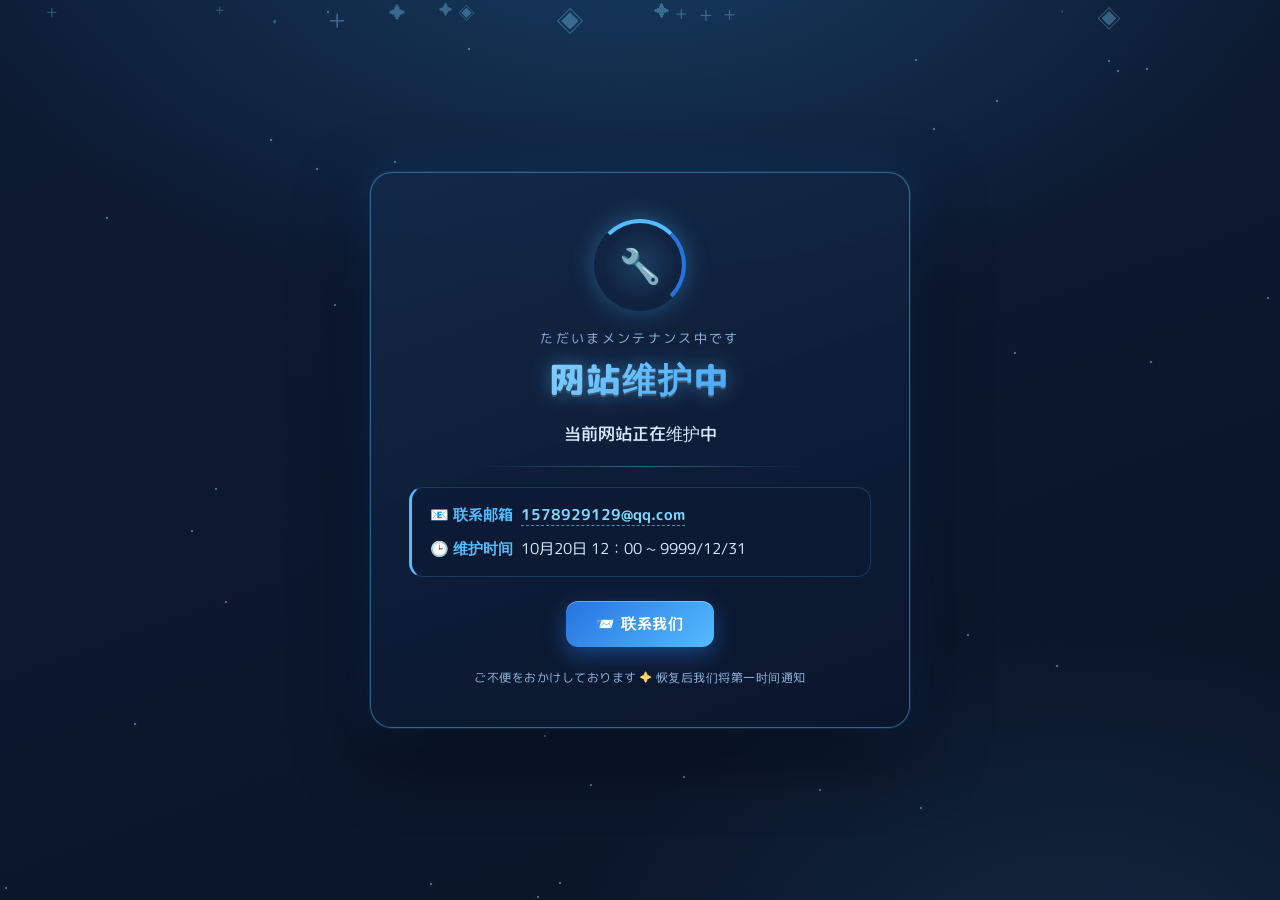
==== commit fd66c164: "feat: 新增维护模式（首页定时自动跳转 + 蔚蓝档案风维护页 + 后台设置） - index.html / encrypt-tool.html 增加维护前置检查，到达开始时间后自动跳转 - 新增 " ====
--- a/index.html
+++ b/index.html
@@ -3,6 +3,55 @@
 <head>
   <meta charset="UTF-8" />
   <meta name="viewport" content="width=device-width, initial-scale=1.0" />
+
+  <!-- ===== 维护模式前置检查：到点自动跳转维护页（避免首页内容闪现） ===== -->
+  <script>
+  (function () {
+    // 先隐藏文档，防止维护期首页内容闪现
+    document.documentElement.style.visibility = 'hidden';
+
+    // 维护页本身 / 后台 / tool 目录 不触发跳转，避免死循环
+    var path = (location.pathname || '').replace(/\\/g, '/');
+    var SKIP = [/\/maintenance\.html$/i, /\/admin\//i, /\/tool\//i];
+    function shouldSkip() { return SKIP.some(function (r) { return r.test(path); }); }
+
+    function checkMaintenance(cfg) {
+      if (!cfg || !cfg.maintenance || !cfg.maintenance.enabled) return false;
+      if (shouldSkip()) return false;
+      var m = cfg.maintenance;
+      var now = Date.now();
+      var start = m.startTime ? new Date(m.startTime).getTime() : 0;
+      var end = m.endTime ? new Date(m.endTime).getTime() : Infinity;
+      if (isNaN(start) || now < start) return false;       // 未到开始时间
+      if (now > end) return false;                          // 已过结束时间
+      var url = m.redirectUrl || 'tool/maintenance.html';
+      // 相对路径统一以站点根目录为基准
+      if (!/^(https?:)?\/\//i.test(url) && url.charAt(0) !== '/') {
+        url = location.pathname.replace(/[^/]*$/, '') + url;
+      }
+      location.replace(url);
+      return true;
+    }
+    function reveal() { document.documentElement.style.visibility = ''; }
+
+    // 1) 先看本地缓存（管理员刚保存后立即生效，无需等待请求）
+    try {
+      var raw = localStorage.getItem('zmxc_../_data/config.json');
+      if (raw && checkMaintenance(JSON.parse(raw))) return;
+    } catch (e) {}
+
+    // 2) 再看线上权威配置（处理跨浏览器 / 缓存过期）
+    fetch('_data/config.json?t=' + Date.now())
+      .then(function (r) { return r.ok ? r.json() : null; })
+      .then(function (cfg) {
+        if (cfg && checkMaintenance(cfg)) return;
+        reveal();
+      })
+      .catch(reveal);
+  })();
+  </script>
+  <!-- ===== /维护模式检查 ===== -->
+
   <title id="page-title">星辰桑切片站</title>
   <link rel="icon" type="image/svg+xml" id="favicon-link" />
   <link rel="preconnect" href="https://fonts.googleapis.com" />
--- a/css/style.css
+++ b/css/style.css
@@ -511,7 +511,18 @@
 .modal-body {
   font-size: 0.9rem; color: var(--text-sub);
   line-height: 1.8; margin-bottom: 20px;
-}
+  white-space: pre-wrap; word-break: break-word;
+  max-height: 260px; overflow-y: scroll;
+}
+
+/* === 内嵌问卷卡片 === */
+.inline-q-card { display: flex; align-items: center; gap: 12px; background: var(--bg-card); border: 1.5px solid var(--border); border-radius: 14px; padding: 14px 16px; margin: 10px 0; cursor: pointer; transition: var(--transition); }
+.inline-q-card:hover { border-color: var(--pink-300); box-shadow: var(--shadow-sm); }
+.inline-q-ico { font-size: 1.4rem; flex-shrink: 0; }
+.inline-q-info { flex: 1; min-width: 0; }
+.inline-q-title { font-size: 0.9rem; font-weight: 700; color: var(--text-main); margin-bottom: 4px; }
+.inline-q-desc { font-size: 0.82rem; color: var(--text-sub); line-height: 1.6; white-space: pre-wrap; word-break: break-word; }
+.inline-q-btn { flex-shrink: 0; padding: 6px 14px; font-size: 0.8rem; }
 
 /* 问卷浮动按钮 */
 .questionnaire-fab {
@@ -811,13 +822,14 @@
 .news-loading { flex: 1; display: flex; flex-direction: column; align-items: center; justify-content: center; gap: 14px; min-height: 260px; color: var(--pink-600); }
 .news-loading-text { font-size: 0.95rem; letter-spacing: 2px; font-weight: 700; animation: newsBlink 1.1s ease-in-out infinite; }
 @keyframes newsBlink { 0%,100% { opacity: 1; } 50% { opacity: 0.25; } }
+@keyframes newsPageIn { from { opacity: 0; transform: translateY(12px); } to { opacity: 1; transform: translateY(0); } }
 .news-main { flex: 1; min-height: 0; display: flex; flex-direction: column; }
 .news-tabs { display: flex; gap: 8px; flex-wrap: wrap; margin-bottom: 12px; }
 .news-tab { border: 1px solid var(--pink-200); background: #fff; color: var(--text-main); font-family: var(--font-main); font-size: 0.8rem; padding: 5px 13px; border-radius: 999px; cursor: pointer; transition: all .18s; }
 .news-tab:hover { border-color: var(--pink-400); }
 .news-tab.active { background: linear-gradient(135deg, var(--pink-400), var(--pink-600)); color: #fff; border-color: transparent; box-shadow: 0 3px 8px rgba(232,74,106,0.3); }
-.news-layout { flex: 1; min-height: 0; display: grid; grid-template-columns: 280px 1fr; gap: 14px; }
-.news-list { min-height: 0; overflow-y: auto; border: 1px solid var(--pink-100); border-radius: 14px; padding: 6px; background: rgba(255,255,255,0.5); }
+.news-layout { flex: 1; min-height: 0; display: grid; grid-template-columns: 280px 1fr; grid-template-rows: minmax(0, 1fr); gap: 14px; }
+.news-list { min-height: 0; height: 100%; max-height: 100%; overflow-y: scroll; border: 1px solid var(--pink-100); border-radius: 14px; padding: 6px; background: rgba(255,255,255,0.5); }
 .news-item { display: flex; gap: 10px; align-items: flex-start; padding: 10px; border-radius: 10px; cursor: pointer; transition: background .15s; border: 1px solid transparent; }
 .news-item:hover { background: rgba(255,214,224,0.35); }
 .news-item.active { background: rgba(255,214,224,0.55); border-color: var(--pink-200); }
@@ -826,11 +838,13 @@
 .news-item-title { font-size: 0.83rem; font-weight: 700; color: var(--text-main); line-height: 1.45; word-break: break-word; }
 .news-item-date { font-size: 0.68rem; color: var(--text-muted); margin-top: 3px; }
 .news-list-empty { padding: 30px 10px; text-align: center; color: var(--text-muted); font-size: 0.82rem; }
-.news-detail { min-height: 0; overflow-y: auto; border: 1px solid var(--pink-100); border-radius: 14px; padding: 18px 20px; background: rgba(255,255,255,0.6); }
+.news-detail { min-height: 0; height: 480px; display: flex; flex-direction: column; overflow: visible; border: 1px solid var(--pink-100); border-radius: 14px; background: rgba(255,255,255,0.6); }
+.news-back-bar { display: none; }
+.news-detail-scroll { flex: 1; min-height: 0; overflow-y: scroll; -webkit-overflow-scrolling: touch; overscroll-behavior: contain; padding: 18px 20px; }
 .news-detail-empty { display: flex; align-items: center; justify-content: center; height: 100%; min-height: 200px; color: var(--text-muted); font-size: 0.85rem; text-align: center; }
 .news-detail-loading { display: flex; flex-direction: column; align-items: center; justify-content: center; gap: 12px; min-height: 200px; color: var(--pink-600); font-size: 0.8rem; }
 .news-article-meta { font-size: 0.72rem; color: var(--text-muted); letter-spacing: 0.5px; }
-.news-article-title { font-family: var(--font-jp); font-size: 1.15rem; font-weight: 800; color: var(--pink-600); margin: 6px 0 12px; line-height: 1.4; }
+.news-article-title { font-family: var(--font-jp); font-size: 1.15rem; font-weight: 800; color: var(--pink-600); margin: 6px 0 12px; line-height: 1.4; max-height: 80px; overflow-y: scroll; }
 .news-article-body { color: var(--text-main); font-size: 0.88rem; line-height: 1.9; }
 .news-article-body img { max-width: 100%; border-radius: 10px; margin: 8px 0; }
 .news-article-body h1, .news-article-body h2, .news-article-body h3 { color: var(--pink-600); margin: 1em 0 0.4em; line-height: 1.4; }
@@ -844,12 +858,27 @@
 .news-article-body th, .news-article-body td { border: 1px solid var(--pink-200); padding: 6px 10px; font-size: 0.82rem; }
 .news-article-body th { background: var(--pink-50); color: var(--pink-600); }
 
-@media (max-width: 760px) {
+@media (max-width: 768px) {
   .news-card { width: 96vw; max-height: 88vh; }
   .news-body-area { padding: 12px 12px 14px; }
-  .news-layout { grid-template-columns: 1fr; grid-template-rows: auto 1fr; }
-  .news-list { max-height: 30vh; }
   .news-head { padding: 14px 16px; }
   .news-name { font-size: 1.05rem; }
   .news-sub { display: none; }
+  /* —— 移动端两级菜单：一级=公告列表，二级=正文详情 —— */
+  .news-layout { display: flex; flex-direction: column; flex: 1; min-height: 0; gap: 0; }
+  .news-list { height: auto; max-height: none; flex: 1; min-height: 0; overflow-y: scroll; overscroll-behavior: contain; }
+  .news-detail { display: none; height: 400px; border-radius: 14px; overflow: visible; }
+  #news-modal.news-level-detail .news-tabs,
+  #news-modal.news-level-detail .news-list { display: none; }
+  #news-modal.news-level-detail .news-detail { display: flex; animation: newsPageIn .3s ease; }
+  #news-modal.news-level-detail .news-back-bar { display: flex; align-items: center; gap: 8px; flex-shrink: 0; padding: 10px 12px; border-bottom: 1px solid var(--pink-100); border-radius: 14px 14px 0 0; background: rgba(255,255,255,0.88); }
+  .news-back-btn { display: inline-flex; align-items: center; gap: 3px; border: 1px solid var(--pink-200); background: #fff; color: var(--pink-600); font-family: var(--font-main); font-size: 0.78rem; font-weight: 700; padding: 5px 13px; border-radius: 999px; cursor: pointer; box-shadow: 0 2px 6px rgba(232,74,106,0.14); transition: transform .15s, background .15s; }
+  .news-back-btn:active { transform: scale(0.94); background: var(--pink-50); }
+  .news-back-title { flex: 1; min-width: 0; font-size: 0.8rem; font-weight: 700; color: var(--text-main); white-space: nowrap; overflow: hidden; text-overflow: ellipsis; text-align: right; }
+  .news-detail-scroll { padding: 14px; }
+  /* —— 手机端二级页正文区：用 vh 视口高度（永远确定，不依赖父级 flex 高度链）—— */
+  .news-layout { height: 100%; }
+  #news-modal.news-level-detail .news-detail { display: flex; height: 75vh; overflow: visible; }
+  .news-detail-scroll { flex: 1; min-height: 0; overflow-y: scroll; }
+  .news-back-bar { flex-shrink: 0; }
 }
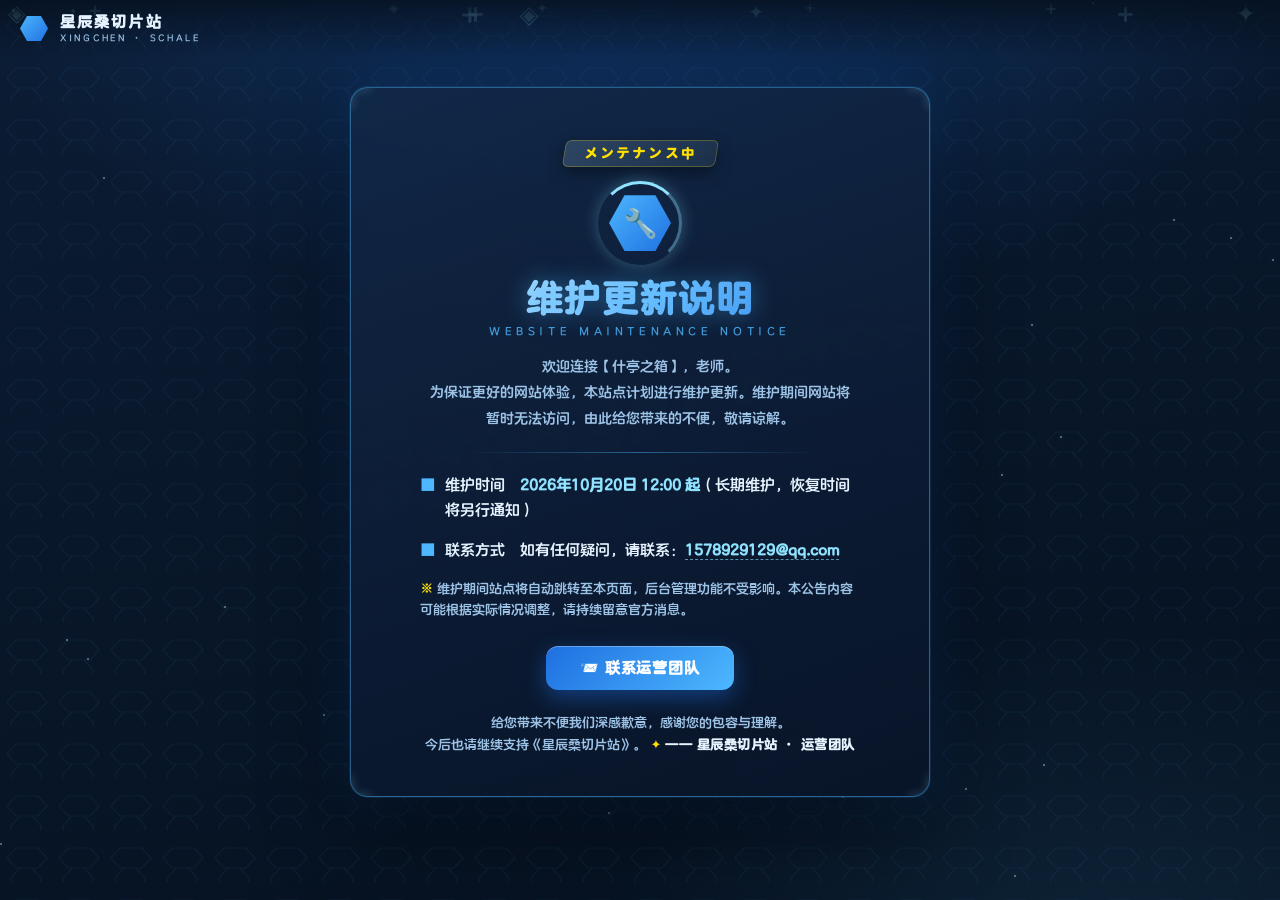
==== commit 04861f38: "fix+style: 修复跳转逻辑(按本机时间-未到点正常访问) + 维护页字体对齐主站 + 安卓/PC双端适配 + 注入BA斜切金标" ====
--- a/index.html
+++ b/index.html
@@ -4,50 +4,42 @@
   <meta charset="UTF-8" />
   <meta name="viewport" content="width=device-width, initial-scale=1.0" />
 
-  <!-- ===== 维护模式前置检查：到点自动跳转维护页（避免首页内容闪现） ===== -->
+  <!-- ===== 维护模式前置检查：按用户本机时间判断，未到时间正常访问原网页，到点才自动跳转维护页 ===== -->
   <script>
   (function () {
-    // 先隐藏文档，防止维护期首页内容闪现
-    document.documentElement.style.visibility = 'hidden';
-
+    var path = (location.pathname || '').replace(/\\/g, '/');
     // 维护页本身 / 后台 / tool 目录 不触发跳转，避免死循环
-    var path = (location.pathname || '').replace(/\\/g, '/');
     var SKIP = [/\/maintenance\.html$/i, /\/admin\//i, /\/tool\//i];
     function shouldSkip() { return SKIP.some(function (r) { return r.test(path); }); }
 
-    function checkMaintenance(cfg) {
-      if (!cfg || !cfg.maintenance || !cfg.maintenance.enabled) return false;
-      if (shouldSkip()) return false;
-      var m = cfg.maintenance;
-      var now = Date.now();
+    // 依据配置 + 用户本机时间判断当前是否处于维护窗口，返回跳转地址或 null
+    function getRedirectUrl(cfg) {
+      if (!cfg || !cfg.maintenance || !cfg.maintenance.enabled) return null;
+      if (shouldSkip()) return null;
+      var m = cfg.maintenance, now = Date.now();
       var start = m.startTime ? new Date(m.startTime).getTime() : 0;
       var end = m.endTime ? new Date(m.endTime).getTime() : Infinity;
-      if (isNaN(start) || now < start) return false;       // 未到开始时间
-      if (now > end) return false;                          // 已过结束时间
+      if (isNaN(start) || now < start || now > end) return null; // 未到开始 / 已过结束
       var url = m.redirectUrl || 'tool/maintenance.html';
-      // 相对路径统一以站点根目录为基准
       if (!/^(https?:)?\/\//i.test(url) && url.charAt(0) !== '/') {
         url = location.pathname.replace(/[^/]*$/, '') + url;
       }
-      location.replace(url);
-      return true;
+      return url;
     }
-    function reveal() { document.documentElement.style.visibility = ''; }
-
-    // 1) 先看本地缓存（管理员刚保存后立即生效，无需等待请求）
+
+    function redirect(url) { location.replace(url); }
+
+    // 1) 本地缓存即时判定（管理员刚保存后立即可见，无需等待 CDN 生效）
     try {
       var raw = localStorage.getItem('zmxc_../_data/config.json');
-      if (raw && checkMaintenance(JSON.parse(raw))) return;
+      if (raw) { var u = getRedirectUrl(JSON.parse(raw)); if (u) { redirect(u); return; } }
     } catch (e) {}
 
-    // 2) 再看线上权威配置（处理跨浏览器 / 缓存过期）
+    // 2) 读取线上权威配置：未到维护时间则保持原网页正常访问，到点才跳转
     fetch('_data/config.json?t=' + Date.now())
       .then(function (r) { return r.ok ? r.json() : null; })
-      .then(function (cfg) {
-        if (cfg && checkMaintenance(cfg)) return;
-        reveal();
-      })
-      .catch(reveal);
+      .then(function (cfg) { var u = getRedirectUrl(cfg); if (u) redirect(u); })
+      .catch(function () {});
   })();
   </script>
   <!-- ===== /维护模式检查 ===== -->
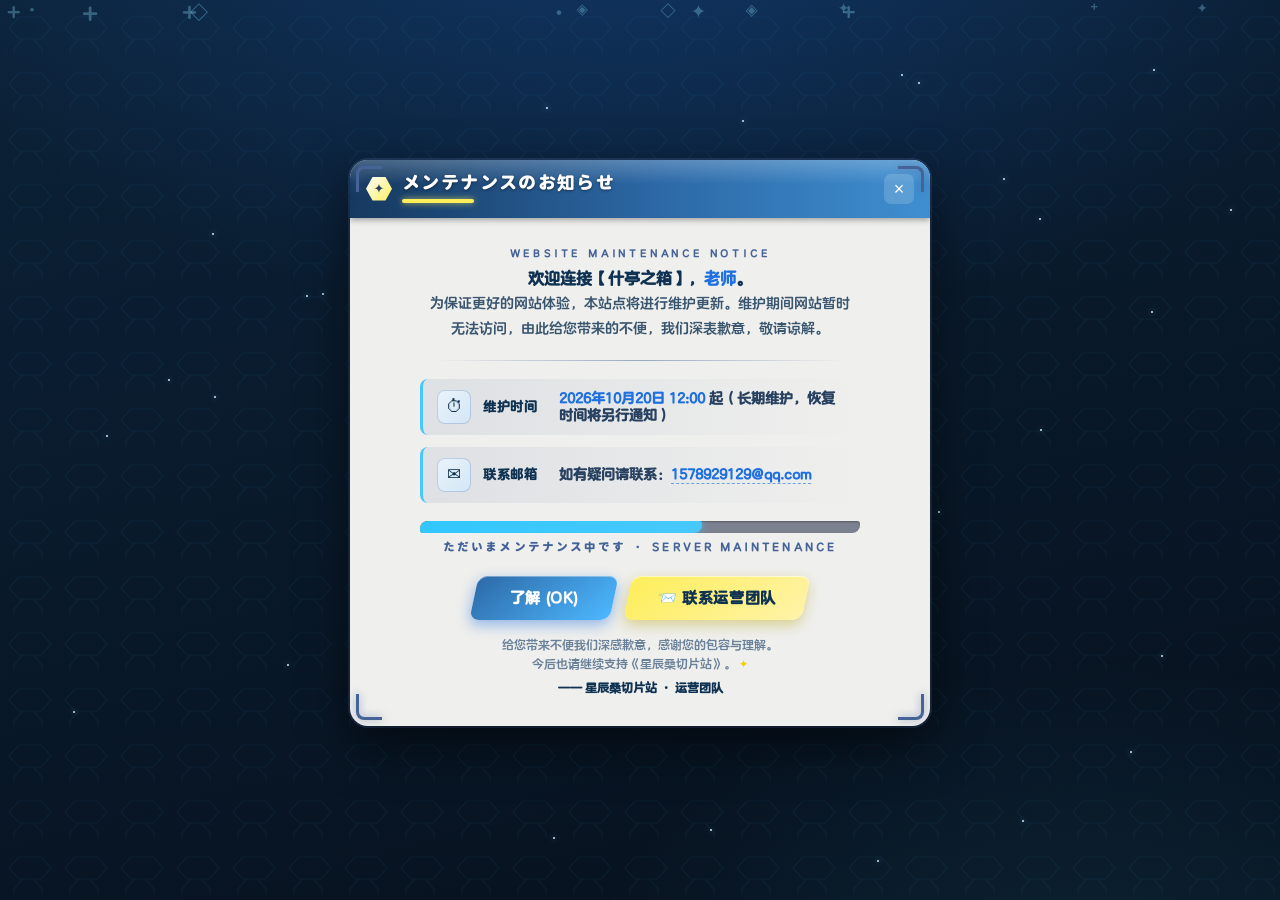
==== commit 0febf22c: "feat: 全站接入蔚蓝档案点击特效与鼠标指针(BA) - 新增 assets/ba-fx.js：忠实复刻 ba-click-fx 的 FX_Touch（hit白闪/6星芒/disk/2圈旋转溶解环/" ====
--- a/index.html
+++ b/index.html
@@ -50,6 +50,7 @@
   <link rel="preconnect" href="https://fonts.gstatic.com" crossorigin />
   <link href="https://fonts.googleapis.com/css2?family=Zen+Maru+Gothic:wght@300;400;500;700&family=Shippori+Mincho:wght@400;600;800&display=swap" rel="stylesheet" />
   <link rel="stylesheet" href="css/style.css" />
+  <link rel="stylesheet" href="assets/cursors.css" />
 </head>
 <body>
   <!-- 樱花粒子背景 -->
@@ -219,5 +220,6 @@
     // 页面初始化
     document.addEventListener('DOMContentLoaded', () => initSite());
   </script>
+<script src="assets/ba-fx.js"></script>
 </body>
 </html>
--- a/assets/cursors.css
+++ b/assets/cursors.css
@@ -0,0 +1,110 @@
+/* ============================================================
+   蔚蓝档案（Blue Archive）鼠标指针 · 普通版
+   来源：https://github.com/makipom/BlueArchive-Cursors （根目录普通版 .cur/.ani）
+   说明：本文件放在仓库 assets/ 下，光标图片以本文件为基准相对引用
+   （cursors/normal.cur 等），因此无论哪个页面引入本 css 都能正确定位。
+   ============================================================ */
+
+/* 全局默认光标：BA 普通指针 */
+*,
+*::before,
+*::after {
+  cursor: url('cursors/normal.cur'), auto;
+}
+
+/* 链接 / 按钮 / 各类可点击元素：BA 手型指针 */
+a,
+button,
+[role="button"],
+.btn,
+.btn-pink,
+.btn-blue,
+.nav-btn,
+.tab-btn,
+.clickable,
+summary,
+label[for],
+[onclick],
+input[type="button"],
+input[type="submit"],
+input[type="reset"],
+.selectable,
+.sortable {
+  cursor: url('cursors/link.cur'), pointer;
+}
+
+/* 文本输入区：BA 文本（动画）光标 */
+input[type="text"],
+input[type="email"],
+input[type="password"],
+input[type="number"],
+input[type="search"],
+input[type="url"],
+input[type="tel"],
+input[type="date"],
+input[type="datetime-local"],
+textarea,
+[contenteditable="true"],
+[contenteditable=""],
+.editable {
+  cursor: url('cursors/text.ani'), text;
+}
+
+/* 帮助 */
+abbr[title],
+.help,
+[data-help] {
+  cursor: url('cursors/help.cur'), help;
+}
+
+/* 可拖拽移动 */
+[draggable="true"],
+.draggable {
+  cursor: url('cursors/move.cur'), move;
+}
+
+/* 等待 / 加载中 */
+.wait,
+.loading,
+[aria-busy="true"],
+button:disabled,
+.disabled,
+.btn:disabled {
+  cursor: url('cursors/background.ani'), progress;
+}
+
+/* 禁止 */
+.not-allowed,
+[disabled] {
+  cursor: url('cursors/block.cur'), not-allowed;
+}
+
+/* 区域选择 */
+.areaselect {
+  cursor: url('cursors/areaselect.cur'), cell;
+}
+
+/* 备选选择 */
+.alternativeselect {
+  cursor: url('cursors/alternativeselect.cur'), col-resize;
+}
+
+/* 调节尺寸 */
+.resize,
+.resizer,
+.resize-n,
+.resize-s,
+.resize-e,
+.resize-w,
+.resize-ne,
+.resize-nw,
+.resize-se,
+.resize-sw {
+  cursor: url('cursors/resizeDIAG1.cur'), nwse-resize;
+}
+
+/* 画笔 / 编辑 */
+.pen,
+.pen-mode {
+  cursor: url('cursors/pen.cur'), crosshair;
+}
